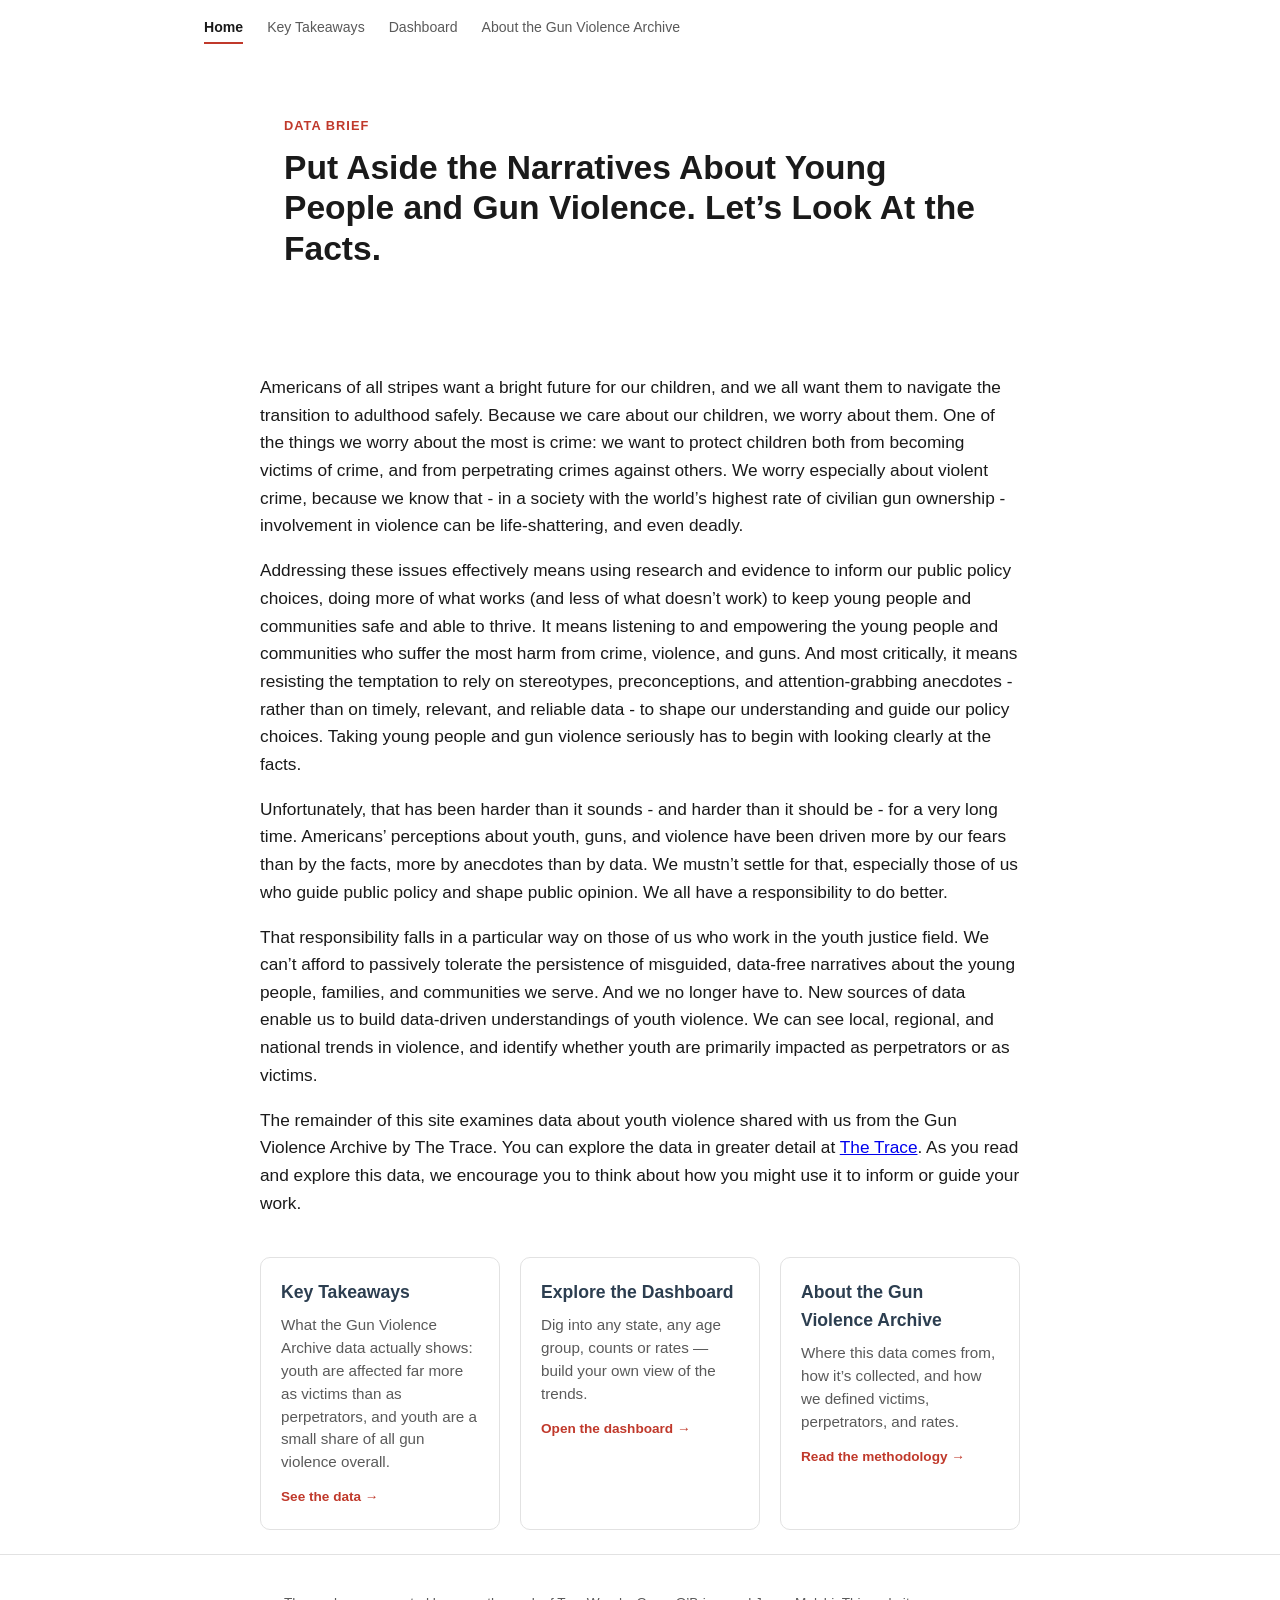
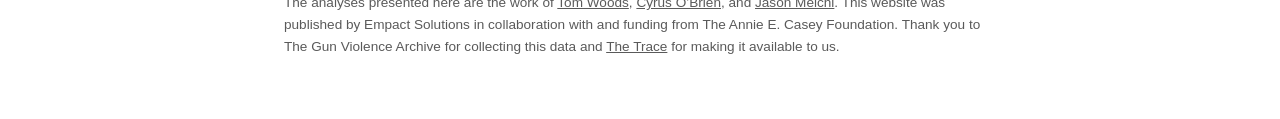
==== site/index.html @ 365601ae "plausible analytics added" ====
<!DOCTYPE html>

<html>

<head>

<meta charset="utf-8" />
<meta name="generator" content="pandoc" />
<meta http-equiv="X-UA-Compatible" content="IE=EDGE" />

<meta name="viewport" content="width=device-width, initial-scale=1" />



<title>Put Aside the Narratives About Young People and Gun Violence. Let’s Look At the Facts.</title>

<script src="index_files/header-attrs-2.30/header-attrs.js"></script>
<meta name="description" content="Trends in youth gun violence" />
<link rel="stylesheet" href="css/style.css?v=20260821142730707" />
<!-- Privacy-friendly analytics by Plausible -->
<script async src="https://plausible.io/js/pa-cZFtK8lVpmjr17HsGCwx_.js"></script>
<script>
  window.plausible=window.plausible||function(){(plausible.q=plausible.q||[]).push(arguments)},plausible.init=plausible.init||function(i){plausible.o=i||{}};
  plausible.init()
</script>

<style type="text/css">
  code{white-space: pre-wrap;}
  span.smallcaps{font-variant: small-caps;}
  span.underline{text-decoration: underline;}
  div.column{display: inline-block; vertical-align: top; width: 50%;}
  div.hanging-indent{margin-left: 1.5em; text-indent: -1.5em;}
  ul.task-list{list-style: none;}
      .display.math{display: block; text-align: center; margin: 0.5rem auto;}
  </style>











</head>

<body>




<h1 class="title toc-ignore">Put Aside the Narratives About Young People
and Gun Violence. Let’s Look At the Facts.</h1>



<nav class="site-nav">
<a href="index.html" class="active" aria-current="page">Home</a>
<a href="takeaways.html">Key Takeaways</a>
<a href="dashboard.html">Dashboard</a> <a href="about.html">About the
Gun Violence Archive</a>
</nav>
<header class="site-header">
<div class="wrap">
<p class="kicker">
Data brief
</p>
<h1>
Put Aside the Narratives About Young People and Gun Violence. Let’s Look
At the Facts.
</h1>
<p class="byline">
</p>
</div>
</header>
<main class="wrap article">
<p>Americans of all stripes want a bright future for our children, and
we all want them to navigate the transition to adulthood safely. Because
we care about our children, we worry about them. One of the things we
worry about the most is crime: we want to protect children both from
becoming victims of crime, and from perpetrating crimes against others.
We worry especially about violent crime, because we know that - in a
society with the world’s highest rate of civilian gun ownership -
involvement in violence can be life-shattering, and even deadly.</p>
<p>Addressing these issues effectively means using research and evidence
to inform our public policy choices, doing more of what works (and less
of what doesn’t work) to keep young people and communities safe and able
to thrive. It means listening to and empowering the young people and
communities who suffer the most harm from crime, violence, and guns. And
most critically, it means resisting the temptation to rely on
stereotypes, preconceptions, and attention-grabbing anecdotes - rather
than on timely, relevant, and reliable data - to shape our understanding
and guide our policy choices. Taking young people and gun violence
seriously has to begin with looking clearly at the facts.</p>
<p>Unfortunately, that has been harder than it sounds - and harder than
it should be - for a very long time. Americans’ perceptions about youth,
guns, and violence have been driven more by our fears than by the facts,
more by anecdotes than by data. We mustn’t settle for that, especially
those of us who guide public policy and shape public opinion. We all
have a responsibility to do better.</p>
<p>That responsibility falls in a particular way on those of us who work
in the youth justice field. We can’t afford to passively tolerate the
persistence of misguided, data-free narratives about the young people,
families, and communities we serve. And we no longer have to. New
sources of data enable us to build data-driven understandings of youth
violence. We can see local, regional, and national trends in violence,
and identify whether youth are primarily impacted as perpetrators or as
victims.</p>
<p>The remainder of this site examines data about youth violence shared
with us from the Gun Violence Archive by The Trace. You can explore the
data in greater detail at <a
href="https://projects.thetrace.org/gun-violence-map/">The Trace</a>. As
you read and explore this data, we encourage you to think about how you
might use it to inform or guide your work.</p>
<section class="link-cards">
<a class="card" href="takeaways.html">
<h3>
Key Takeaways
</h3>
<p>
What the Gun Violence Archive data actually shows: youth are affected
far more as victims than as perpetrators, and youth are a small share of
all gun violence overall.
</p>
<span class="card-cta">See the data →</span> </a>
<a class="card" href="dashboard.html">
<h3>
Explore the Dashboard
</h3>
<p>
Dig into any state, any age group, counts or rates — build your own view
of the trends.
</p>
<span class="card-cta">Open the dashboard →</span> </a>
<a class="card" href="about.html">
<h3>
About the Gun Violence Archive
</h3>
<p>
Where this data comes from, how it’s collected, and how we defined
victims, perpetrators, and rates.
</p>
<span class="card-cta">Read the methodology →</span> </a>
</section>
</main>
<footer class="site-footer">
<div class="wrap">
<p>
The analyses presented here are the work of <a
href="https://www.aecf.org/people/tom-woods">Tom Woods</a>, <a
href="https://www.cyrusobrien.com/">Cyrus O’Brien</a>, and <a
href="https://empactsolutions.org/our-team/">Jason Melchi</a>. This
website was published by Empact Solutions in collaboration with and
funding from The Annie E. Casey Foundation. Thank you to The Gun
Violence Archive for collecting this data and <a
href="https://projects.thetrace.org/gun-violence-map/">The Trace</a> for
making it available to us.
</p>
</div>
</footer>




<!-- code folding -->



</body>
</html>
---- site/css/style.css ----
:root {
  --ink: #1a1a1a;
  --muted: #5a5a5a;
  --line: #e2e2e2;
  --bg: #ffffff;
  --bg-alt: #f7f6f4;
  --accent: #2c3e50;
  --accent-2: #c0392b;
  --max: 760px;
  /* Categorical palette shared with the charts (see js/utils.js PALETTE) —
     kept in sync manually since chart colors are JS and these are CSS. */
  --series-victim: #2a78d6;
  --series-perp: #eb6834;
}

* { box-sizing: border-box; }

/* Suppress pandoc/rmarkdown's auto-generated title block (from the .Rmd's YAML
   title, used only to populate <title>) — the page supplies its own <h1>. */
h1.title { display: none; }

body {
  margin: 0;
  color: var(--ink);
  background: var(--bg);
  font-family: -apple-system, BlinkMacSystemFont, "Segoe UI", Helvetica, Arial, sans-serif;
  line-height: 1.6;
}

.wrap { max-width: var(--max); margin: 0 auto; padding: 0 24px; }
.dashboard-section .wrap { max-width: 920px; }

.site-nav {
  display: flex;
  flex-wrap: wrap;
  gap: 6px 24px;
  max-width: 920px;
  margin: 0 auto;
  padding: 16px 24px;
  font-size: 0.88rem;
}
.site-nav a {
  color: var(--muted);
  text-decoration: none;
  padding-bottom: 3px;
  border-bottom: 2px solid transparent;
}
.site-nav a:hover { color: var(--ink); }
.site-nav a.active {
  color: var(--ink);
  font-weight: 600;
  border-bottom-color: var(--accent-2);
}

.site-header {
  padding: 56px 0 32px;
}
.kicker {
  text-transform: uppercase;
  letter-spacing: 0.08em;
  font-size: 0.8rem;
  font-weight: 700;
  color: var(--accent-2);
  margin: 0 0 12px;
}
.site-header h1 {
  font-size: 2.1rem;
  line-height: 1.2;
  margin: 0 0 16px;
  text-align: left;
}
.byline { color: var(--muted); font-size: 0.95rem; margin: 0; }
.byline a { color: inherit; }

/* Lighter title bar for sub-pages (Takeaways/Dashboard/About), vs. Home's full hero */
.site-header.page-header { padding: 32px 0 28px; }
.site-header.page-header h1 { font-size: 1.6rem; margin: 0; }

.link-cards {
  display: grid;
  grid-template-columns: repeat(auto-fit, minmax(220px, 1fr));
  gap: 20px;
  margin: 40px 0 16px;
}
.link-cards .card {
  display: block;
  padding: 20px;
  border: 1px solid var(--line);
  border-radius: 10px;
  text-decoration: none;
  color: inherit;
  transition: border-color 0.15s, box-shadow 0.15s;
}
.link-cards .card:hover {
  border-color: var(--accent);
  box-shadow: 0 2px 10px rgba(0, 0, 0, 0.06);
}
.link-cards .card h3 {
  margin: 0 0 8px;
  font-size: 1.1rem;
  color: var(--accent);
}
.link-cards .card p {
  margin: 0;
  font-size: 0.95rem;
  color: var(--muted);
  line-height: 1.5;
}
.link-cards .card .card-cta {
  display: inline-block;
  margin-top: 12px;
  font-size: 0.85rem;
  font-weight: 600;
  color: var(--accent-2);
}

/* Infographic stat cards — a designed callout for a fixed set of headline
   numbers, as distinct from the live charts elsewhere on this page. */
.stat-cards-intro {
  margin: 28px 0 4px;
}
.stat-cards-intro p {
  font-size: 0.95rem;
  color: var(--muted);
  margin: 0;
}
.stat-cards {
  display: grid;
  grid-template-columns: repeat(2, 1fr);
  gap: 20px;
  margin: 16px 0 8px;
}
.stat-card {
  background: var(--bg-alt);
  border-radius: 12px;
  border-left: 5px solid var(--line);
  padding: 24px 26px 26px;
}
.stat-card.is-victim { border-left-color: var(--series-victim); }
.stat-card.is-perp { border-left-color: var(--series-perp); }
.stat-card .eyebrow {
  font-size: 0.8rem;
  font-weight: 700;
  color: var(--muted);
  text-transform: uppercase;
  letter-spacing: 0.05em;
  margin: 0 0 10px;
}
.stat-card .figure {
  font-size: 3rem;
  font-weight: 800;
  line-height: 1;
  margin: 0 0 12px;
  letter-spacing: -0.02em;
}
.stat-card.is-victim .figure { color: var(--series-victim); }
.stat-card.is-perp .figure { color: var(--series-perp); }
.stat-card .statement {
  font-size: 1.1rem;
  font-weight: 700;
  color: var(--ink);
  margin: 0 0 10px;
  line-height: 1.3;
}
.stat-card .detail {
  font-size: 0.92rem;
  color: var(--muted);
  line-height: 1.55;
  margin: 0;
}
.stat-cards-source {
  font-size: 0.8rem;
  color: var(--muted);
  margin: 4px 0 8px;
}
@media (max-width: 480px) {
  .stat-cards { grid-template-columns: 1fr; }
  .stat-card { padding: 20px 20px 22px; }
  .stat-card .figure { font-size: 2.4rem; }
  .stat-card .statement { font-size: 1rem; }
}

.article { padding: 40px 0 8px; }
.article h2 { font-size: 1.4rem; margin-top: 48px; }
.article p { font-size: 1.08rem; }
.article em { color: var(--accent-2); font-style: normal; font-weight: 600; }

figure.chart {
  margin: 24px 0 8px;
  overflow-x: auto;
}
figure.chart figcaption {
  font-size: 0.85rem;
  color: var(--muted);
  margin-top: 8px;
}

.chart-controls {
  margin: 20px 0 4px;
  display: flex;
  gap: 16px;
  align-items: center;
}

.toggle {
  display: inline-flex;
  align-items: center;
  gap: 8px;
  font-size: 0.92rem;
  cursor: pointer;
  user-select: none;
}
.toggle input { width: 16px; height: 16px; cursor: pointer; }

.dashboard-section {
  background: var(--bg-alt);
  border-top: 1px solid var(--line);
  padding: 40px 0 64px;
  margin-top: 24px;
}
.dashboard-section h2 { margin-top: 0; }
.dashboard-note {
  color: var(--muted);
  font-size: 0.92rem;
  max-width: 760px;
}

.dashboard-controls {
  display: flex;
  flex-wrap: wrap;
  gap: 20px;
  margin: 20px 0;
  align-items: end;
}
.control { display: flex; flex-direction: column; gap: 4px; min-width: 160px; }
.control label { font-size: 0.82rem; font-weight: 600; color: var(--accent); }
.control select {
  padding: 6px 8px;
  border: 1px solid var(--line);
  border-radius: 6px;
  font-size: 0.92rem;
  background: white;
}
.comparison-control { flex: 1; min-width: 240px; }
.comparison-control select { min-height: 84px; }
.clear-control { min-width: auto; }
.clear-control button {
  padding: 7px 12px;
  border: 1px solid var(--line);
  border-radius: 6px;
  font-size: 0.85rem;
  background: white;
  color: var(--accent);
  cursor: pointer;
}
.clear-control button:hover { background: var(--bg-alt); }
.hint { font-size: 0.78rem; color: var(--muted); margin: 4px 0 0; }
.toggle-control { justify-content: flex-end; padding-bottom: 8px; }

#dash-map svg { max-width: 100%; height: auto; }

.site-footer {
  border-top: 1px solid var(--line);
  padding: 24px 0 48px;
  color: var(--muted);
  font-size: 0.85rem;
}
.site-footer a { color: inherit; }

@media (max-width: 640px) {
  .site-header h1 { font-size: 1.6rem; }
  .site-header { padding: 40px 0 24px; }
}
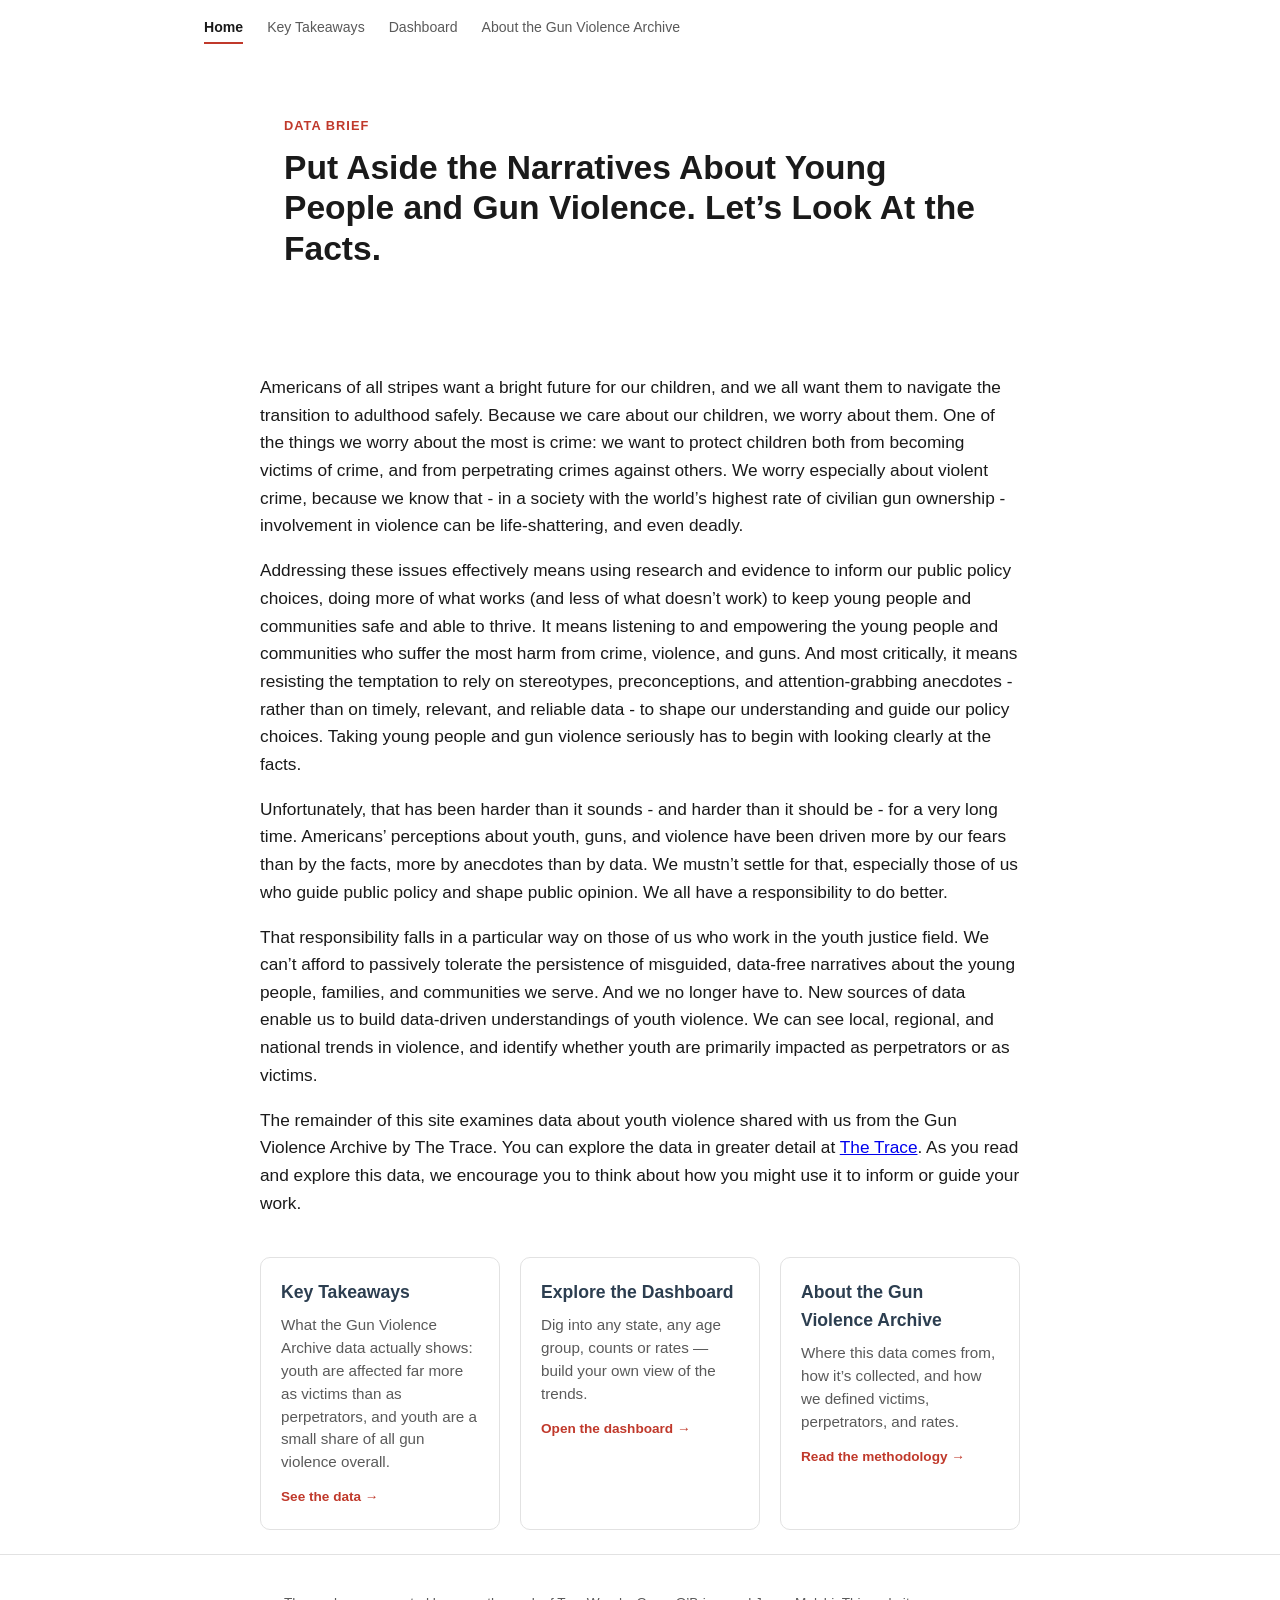
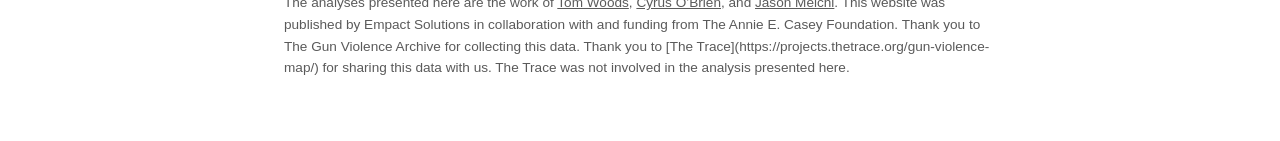
==== commit cce25e95: "minor edits requested by George" ====
--- a/site/index.html
+++ b/site/index.html
@@ -151,12 +151,8 @@
 The analyses presented here are the work of <a
 href="https://www.aecf.org/people/tom-woods">Tom Woods</a>, <a
 href="https://www.cyrusobrien.com/">Cyrus O’Brien</a>, and <a
-href="https://empactsolutions.org/our-team/">Jason Melchi</a>. This
-website was published by Empact Solutions in collaboration with and
-funding from The Annie E. Casey Foundation. Thank you to The Gun
-Violence Archive for collecting this data and <a
-href="https://projects.thetrace.org/gun-violence-map/">The Trace</a> for
-making it available to us.
+href="https://empactsolutions.org/our-team/">Jason Melchi</a>. This website was published by Empact Solutions in collaboration with and funding from The Annie E. Casey Foundation. Thank you to The Gun Violence Archive for collecting this data. Thank you to [The Trace](https://projects.thetrace.org/gun-violence-map/) for sharing this data with us. The Trace was not involved in the analysis presented here.</p>
+
 </p>
 </div>
 </footer>
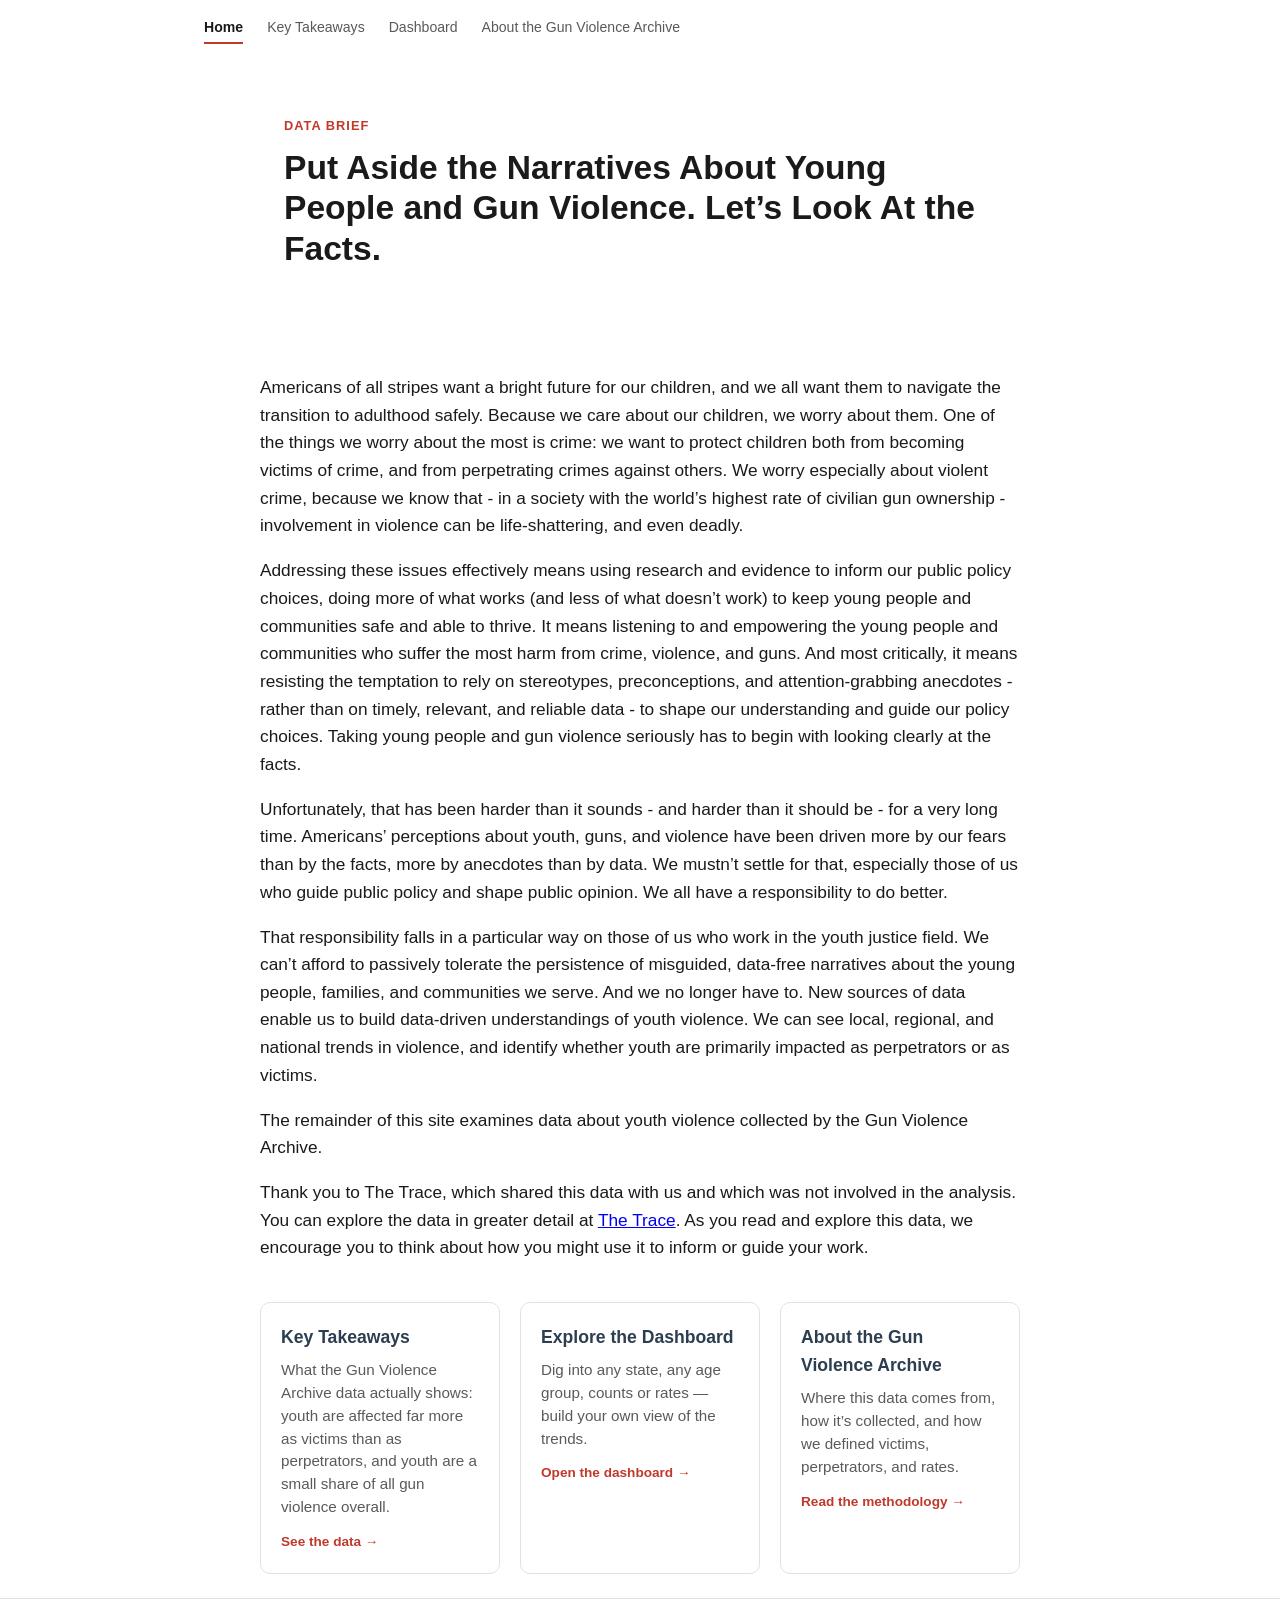
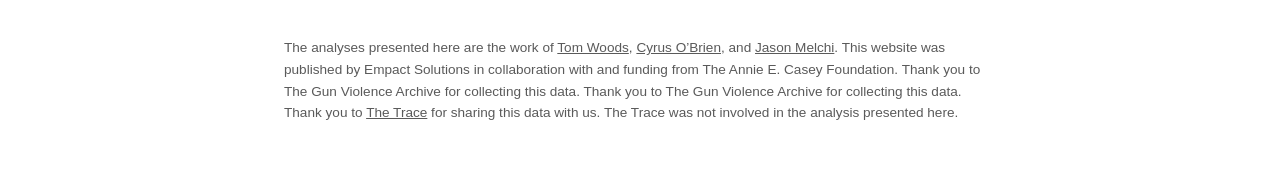
==== commit b2518f84: "pushed updates" ====
--- a/site/index.html
+++ b/site/index.html
@@ -16,7 +16,7 @@
 
 <script src="index_files/header-attrs-2.30/header-attrs.js"></script>
 <meta name="description" content="Trends in youth gun violence" />
-<link rel="stylesheet" href="css/style.css?v=20260821142730707" />
+<link rel="stylesheet" href="css/style.css?v=20260916182248230" />
 <!-- Privacy-friendly analytics by Plausible -->
 <script async src="https://plausible.io/js/pa-cZFtK8lVpmjr17HsGCwx_.js"></script>
 <script>
@@ -108,12 +108,13 @@
 violence. We can see local, regional, and national trends in violence,
 and identify whether youth are primarily impacted as perpetrators or as
 victims.</p>
-<p>The remainder of this site examines data about youth violence shared
-with us from the Gun Violence Archive by The Trace. You can explore the
-data in greater detail at <a
-href="https://projects.thetrace.org/gun-violence-map/">The Trace</a>. As
-you read and explore this data, we encourage you to think about how you
-might use it to inform or guide your work.</p>
+<p>The remainder of this site examines data about youth violence
+collected by the Gun Violence Archive.</p>
+<p>Thank you to The Trace, which shared this data with us and which was
+not involved in the analysis. You can explore the data in greater detail
+at <a href="https://projects.thetrace.org/gun-violence-map/">The
+Trace</a>. As you read and explore this data, we encourage you to think
+about how you might use it to inform or guide your work.</p>
 <section class="link-cards">
 <a class="card" href="takeaways.html">
 <h3>
@@ -151,8 +152,14 @@
 The analyses presented here are the work of <a
 href="https://www.aecf.org/people/tom-woods">Tom Woods</a>, <a
 href="https://www.cyrusobrien.com/">Cyrus O’Brien</a>, and <a
-href="https://empactsolutions.org/our-team/">Jason Melchi</a>. This website was published by Empact Solutions in collaboration with and funding from The Annie E. Casey Foundation. Thank you to The Gun Violence Archive for collecting this data. Thank you to [The Trace](https://projects.thetrace.org/gun-violence-map/) for sharing this data with us. The Trace was not involved in the analysis presented here.</p>
-
+href="https://empactsolutions.org/our-team/">Jason Melchi</a>. This
+website was published by Empact Solutions in collaboration with and
+funding from The Annie E. Casey Foundation. Thank you to The Gun
+Violence Archive for collecting this data. Thank you to The Gun Violence
+Archive for collecting this data. Thank you to <a
+href="https://projects.thetrace.org/gun-violence-map/">The Trace</a> for
+sharing this data with us. The Trace was not involved in the analysis
+presented here.
 </p>
 </div>
 </footer>
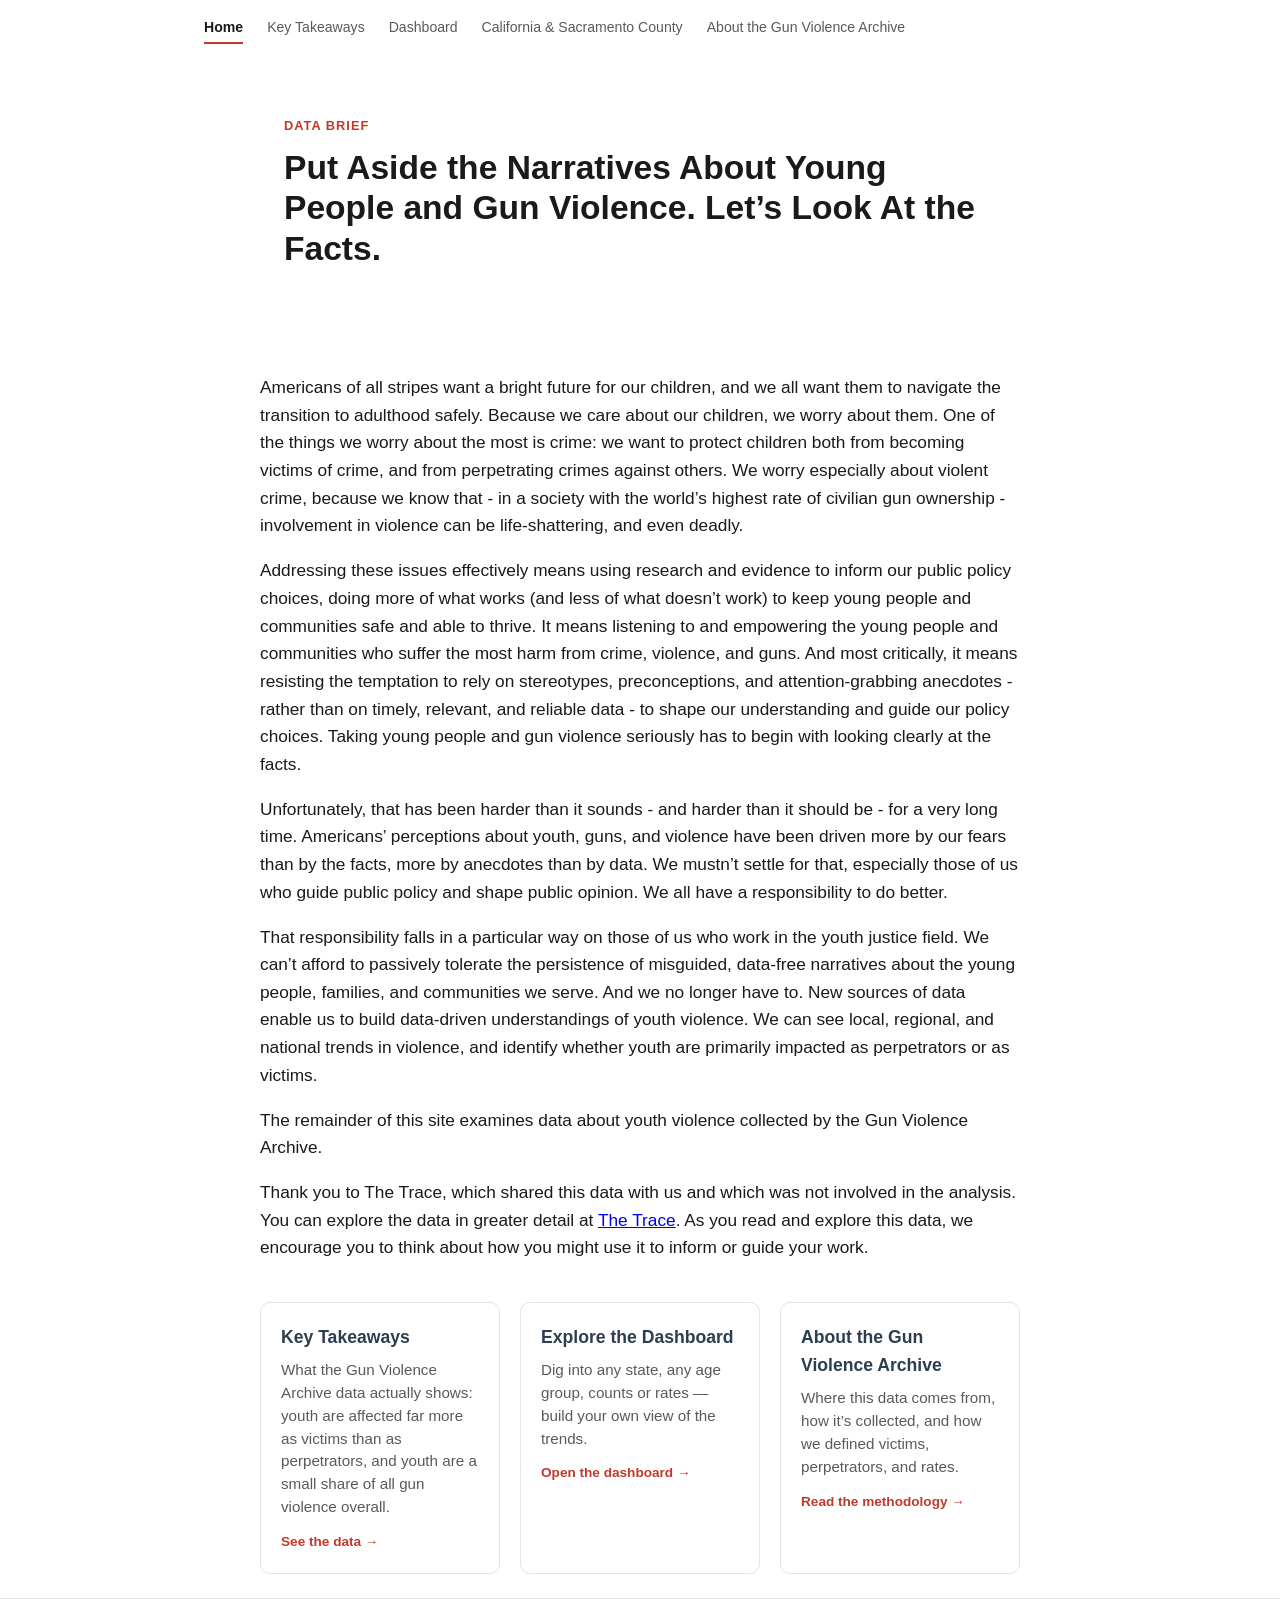
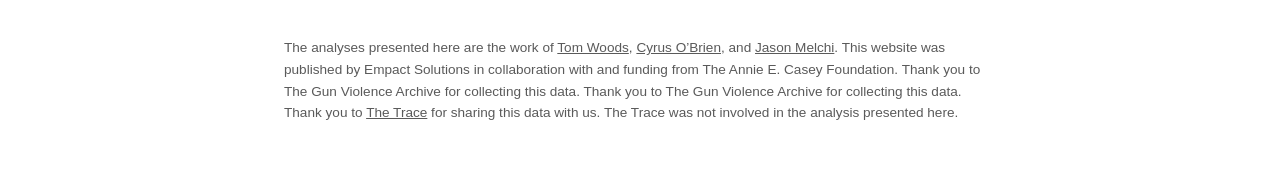
==== commit 585fff26: "changes now rendered" ====
--- a/site/index.html
+++ b/site/index.html
@@ -16,7 +16,7 @@
 
 <script src="index_files/header-attrs-2.30/header-attrs.js"></script>
 <meta name="description" content="Trends in youth gun violence" />
-<link rel="stylesheet" href="css/style.css?v=20260916182248230" />
+<link rel="stylesheet" href="css/style.css?v=20261023165144940" />
 <!-- Privacy-friendly analytics by Plausible -->
 <script async src="https://plausible.io/js/pa-cZFtK8lVpmjr17HsGCwx_.js"></script>
 <script>
@@ -59,8 +59,9 @@
 <nav class="site-nav">
 <a href="index.html" class="active" aria-current="page">Home</a>
 <a href="takeaways.html">Key Takeaways</a>
-<a href="dashboard.html">Dashboard</a> <a href="about.html">About the
-Gun Violence Archive</a>
+<a href="dashboard.html">Dashboard</a> <a href="local.html">California
+&amp; Sacramento County</a> <a href="about.html">About the Gun Violence
+Archive</a>
 </nav>
 <header class="site-header">
 <div class="wrap">
--- a/site/css/style.css
+++ b/site/css/style.css
@@ -270,4 +270,15 @@
 @media (max-width: 640px) {
   .site-header h1 { font-size: 1.6rem; }
   .site-header { padding: 40px 0 24px; }
-}
+
+  .dashboard-controls {
+    flex-direction: column;
+  }
+  .control {
+    min-width: 0;
+    width: 100%;
+  }
+  .control select {
+    width: 100%;
+  }
+}
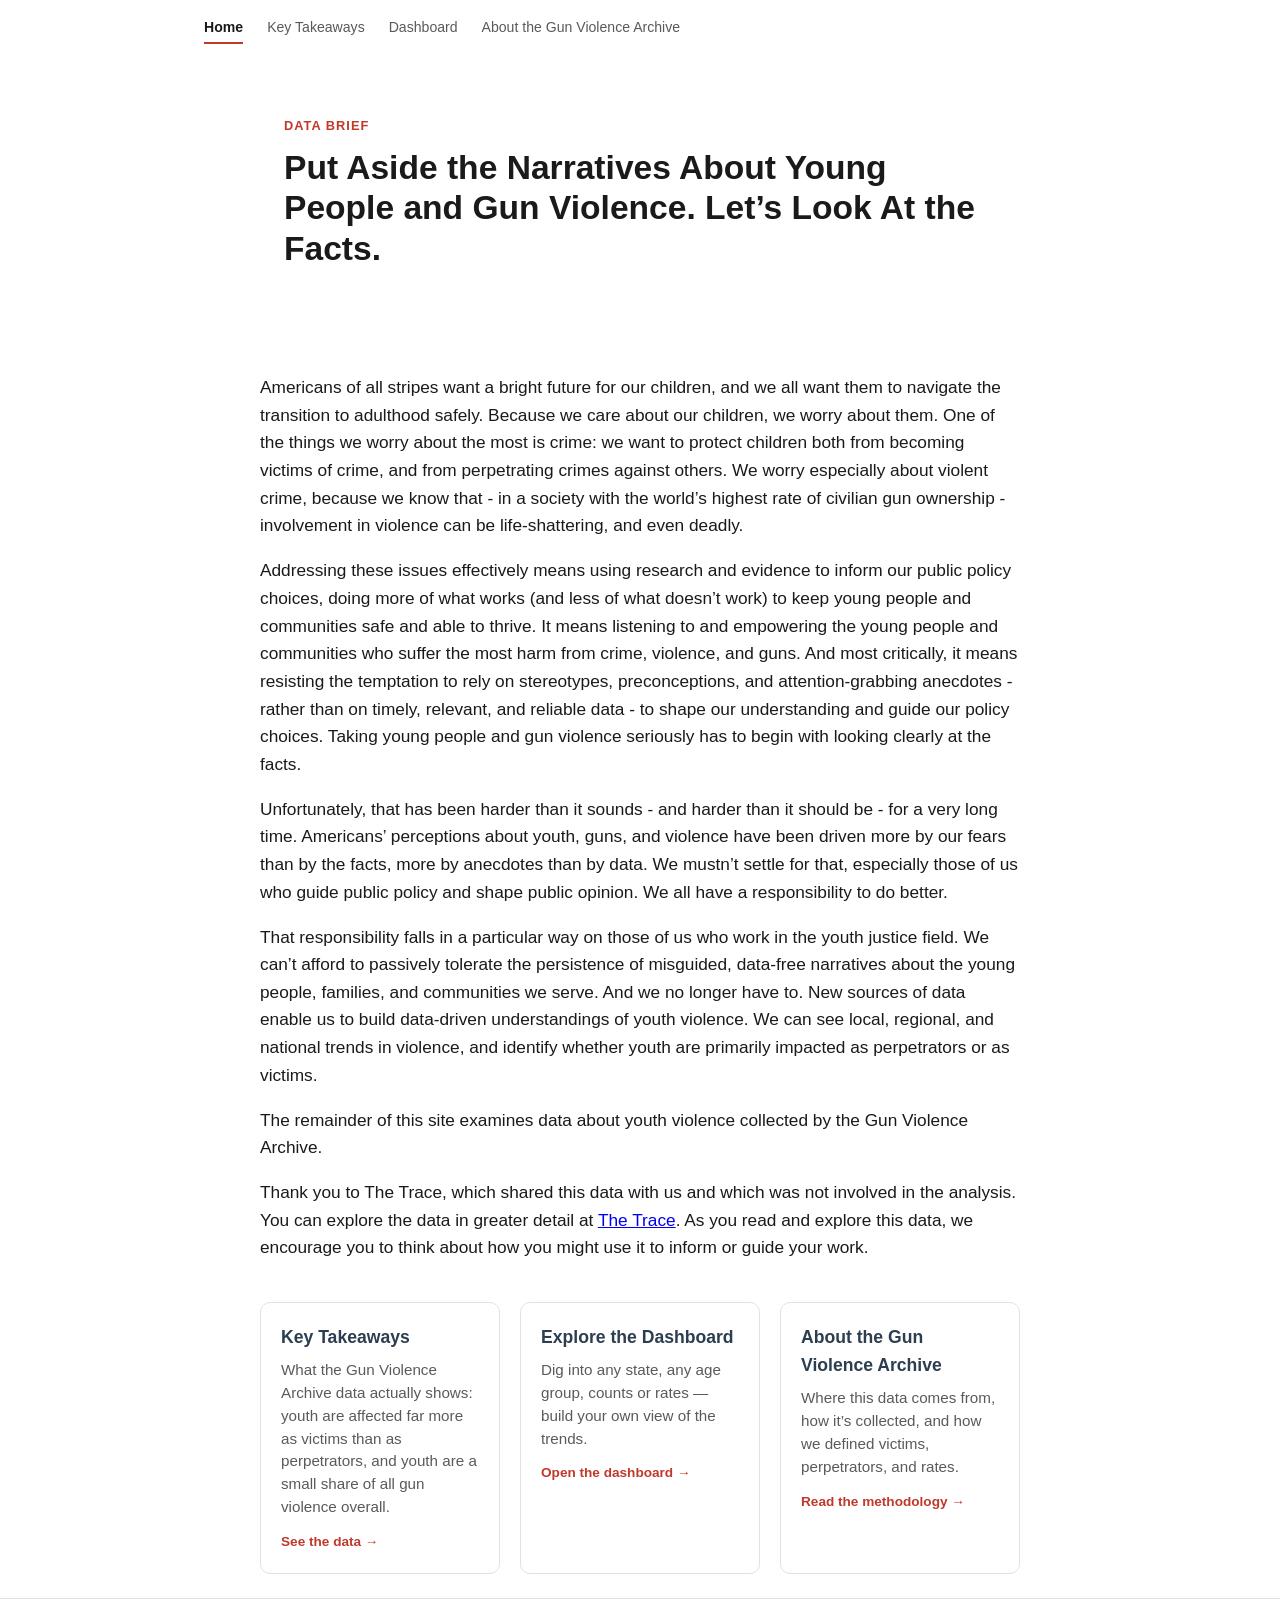
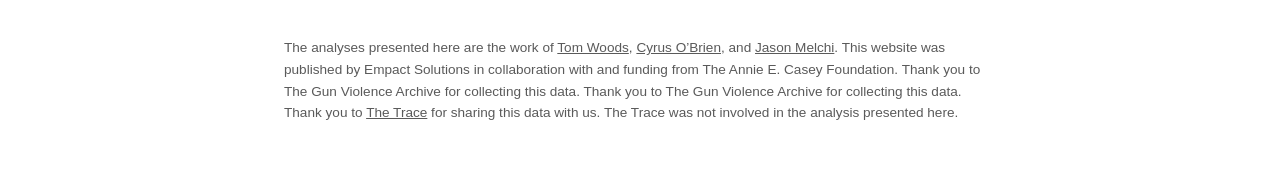
==== commit fd1871d3: "fixing an error where california tab was accidentally uploaded" ====
--- a/site/index.html
+++ b/site/index.html
@@ -16,7 +16,7 @@
 
 <script src="index_files/header-attrs-2.30/header-attrs.js"></script>
 <meta name="description" content="Trends in youth gun violence" />
-<link rel="stylesheet" href="css/style.css?v=20261023165144940" />
+<link rel="stylesheet" href="css/style.css?v=20261030150810508" />
 <!-- Privacy-friendly analytics by Plausible -->
 <script async src="https://plausible.io/js/pa-cZFtK8lVpmjr17HsGCwx_.js"></script>
 <script>
@@ -59,9 +59,8 @@
 <nav class="site-nav">
 <a href="index.html" class="active" aria-current="page">Home</a>
 <a href="takeaways.html">Key Takeaways</a>
-<a href="dashboard.html">Dashboard</a> <a href="local.html">California
-&amp; Sacramento County</a> <a href="about.html">About the Gun Violence
-Archive</a>
+<a href="dashboard.html">Dashboard</a> <a href="about.html">About the
+Gun Violence Archive</a>
 </nav>
 <header class="site-header">
 <div class="wrap">
